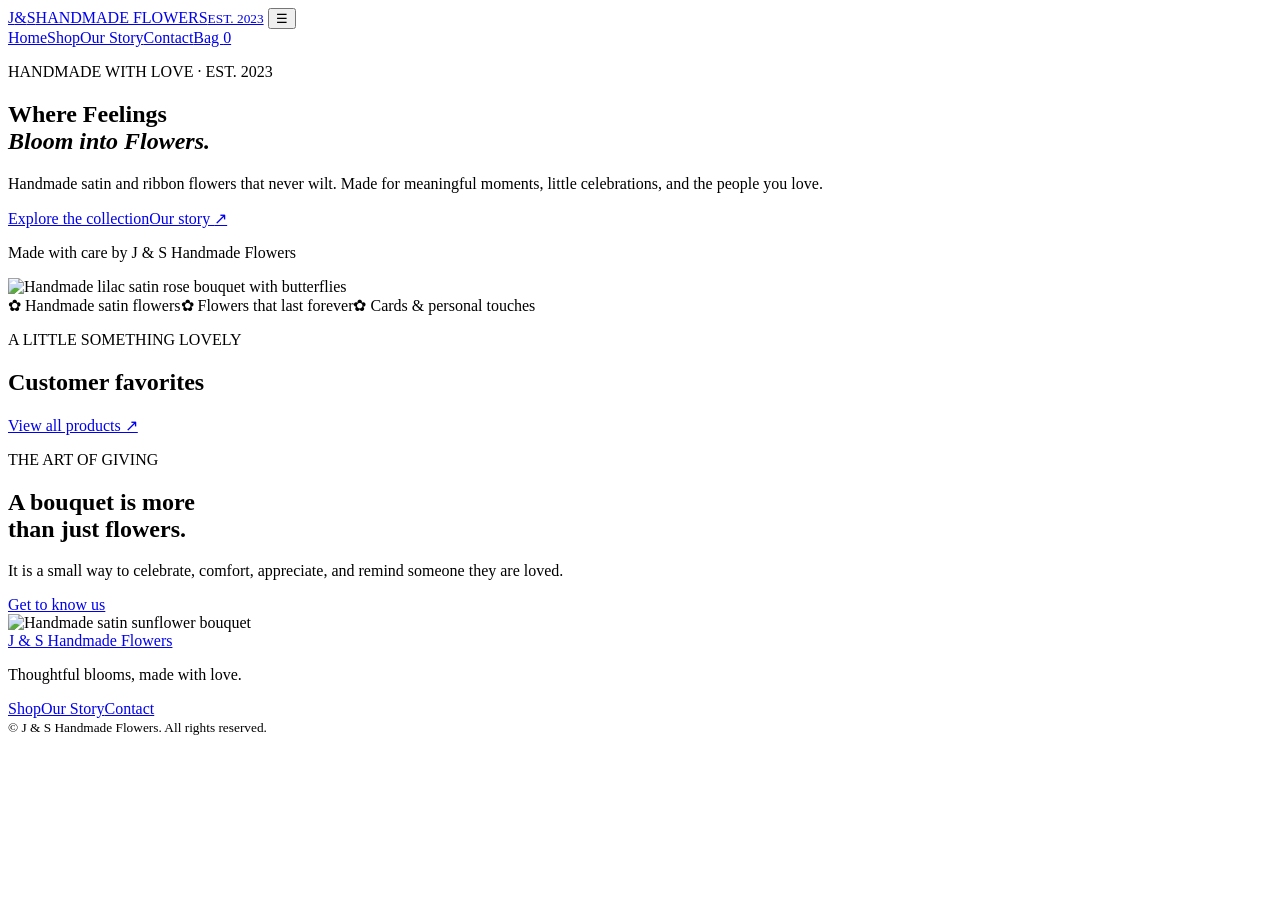
==== index.html @ 7a91d927 "Add files via upload" ====
<!DOCTYPE html>
<html lang="en">

<head>
    <meta charset="UTF-8">
    <meta name="viewport" content="width=device-width, initial-scale=1.0">
    <meta name="description" content="J & S Handmade Flowers — thoughtful handmade bouquets for every occasion.">
    <title>Home | J & S Handmade Flowers</title>
    <link rel="preconnect" href="https://fonts.googleapis.com">
    <link rel="preconnect" href="https://fonts.gstatic.com" crossorigin>
    <link
        href="https://fonts.googleapis.com/css2?family=DM+Sans:wght@400;500;600;700&family=Playfair+Display:wght@500;600;700&display=swap"
        rel="stylesheet">
    <link rel="icon" href="data:image/svg+xml,<svg xmlns=%27http://www.w3.org/2000/svg%27 viewBox=%270 0 100 100%27><text y=%27.9em%27 font-size=%2790%27>🌸</text></svg>">
    <meta property="og:title" content="J &amp; S Handmade Flowers"><meta property="og:image" content="images/p02.jpg">
    <link rel="stylesheet" href="css/style.css">
    <script defer src="js/products.js"></script>
    <script defer src="js/script.js"></script>
</head>

<body>
    <header class="site-header"><a class="brand" href="index.html"><span class="brand-mark">J<span>&</span>S</span><span
                class="brand-name">HANDMADE FLOWERS<small>EST. 2023</small></span></a>
        <button class="menu-toggle" aria-label="Toggle navigation" aria-expanded="false">☰</button>
        <nav class="nav-links"><a href="index.html">Home</a><a href="shop.html">Shop</a><a href="about.html">Our
                Story</a><a href="contact.html">Contact</a><a class="cart-link" href="cart.html">Bag <span
                    class="cart-count">0</span></a></nav>
    </header>
    <main>
        <section class="hero">
            <div class="hero-copy">
                <p class="eyebrow">HANDMADE WITH LOVE · EST. 2023</p>
                <h1>Where Feelings<br><em>Bloom into Flowers.</em></h1>
                <p class="lead">Handmade satin and ribbon flowers that never wilt. Made for meaningful moments, little celebrations, and the people
                    you love.</p>
                <div class="hero-actions"><a class="btn btn-dark" href="shop.html">Explore the collection</a><a
                        class="text-link" href="about.html">Our story <span>↗</span></a></div>
                <p class="hero-note">Made with care by J & S Handmade Flowers</p>
            </div>
            <div class="hero-image"><img
                    src="images/main.jpg"
                    alt="Handmade lilac satin rose bouquet with butterflies"></div>
        </section>
        <section class="trust-strip"><span>✿ Handmade satin flowers</span><span>✿ Flowers that last forever</span><span>✿ Cards &amp; personal touches</span></section>
        <section class="section">
            <div class="section-heading">
                <div>
                    <p class="eyebrow">A LITTLE SOMETHING LOVELY</p>
                    <h2>Customer favorites</h2>
                </div><a class="text-link" href="shop.html">View all products ↗</a>
            </div>
            <div class="product-grid" id="featured-products"></div>
        </section>
        <section class="story-banner">
            <div>
                <p class="eyebrow">THE ART OF GIVING</p>
                <h2>A bouquet is more<br>than just flowers.</h2>
                <p>It is a small way to celebrate, comfort, appreciate, and remind someone they are loved.</p><a
                    class="btn btn-light" href="about.html">Get to know us</a>
            </div><img
                src="images/pfinal.jpg"
                alt="Handmade satin sunflower bouquet">
        </section>
    </main>
    <footer class="site-footer">
        <div><a class="footer-brand" href="index.html">J & S Handmade Flowers</a>
            <p>Thoughtful blooms, made with love.</p>
        </div>
        <div class="footer-links"><a href="shop.html">Shop</a><a href="about.html">Our Story</a><a
                href="contact.html">Contact</a></div><small>© <span data-year></span> J & S Handmade Flowers. All rights
            reserved.</small>
    </footer>
</body>

</html>
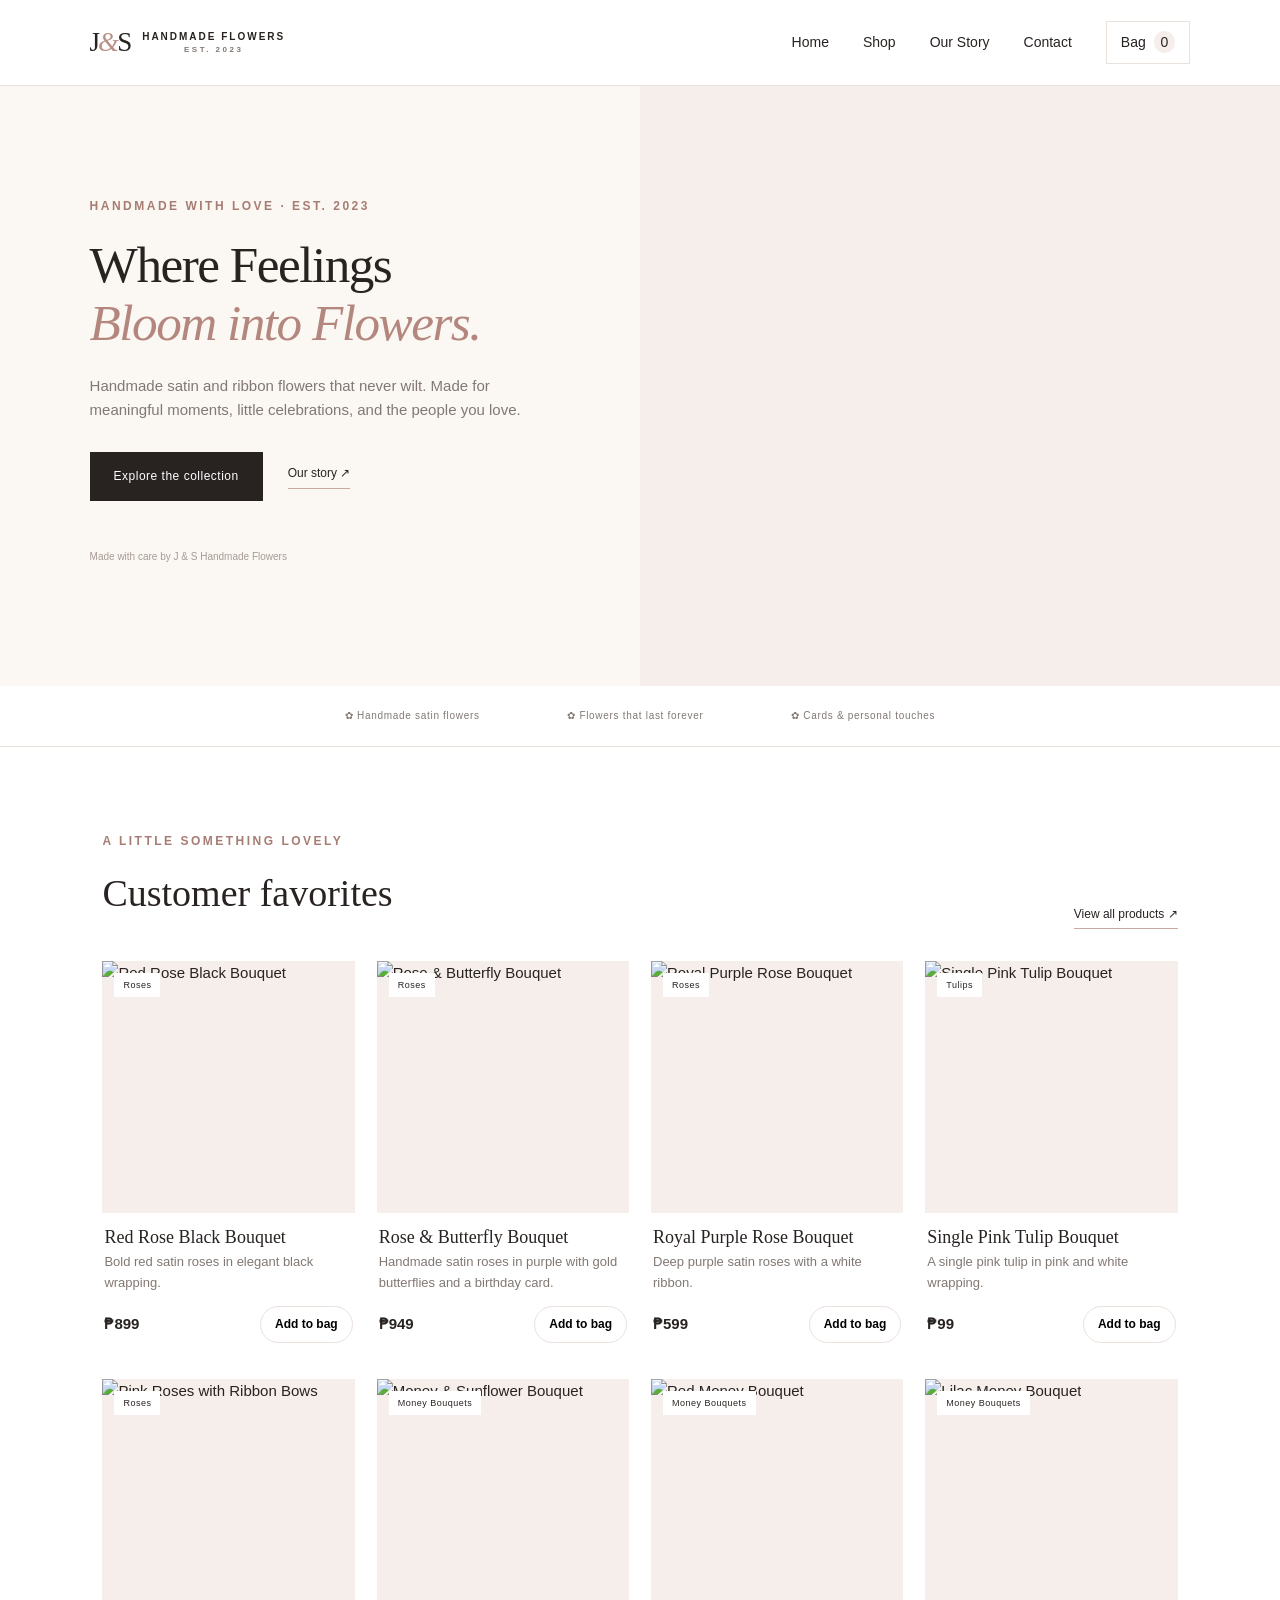
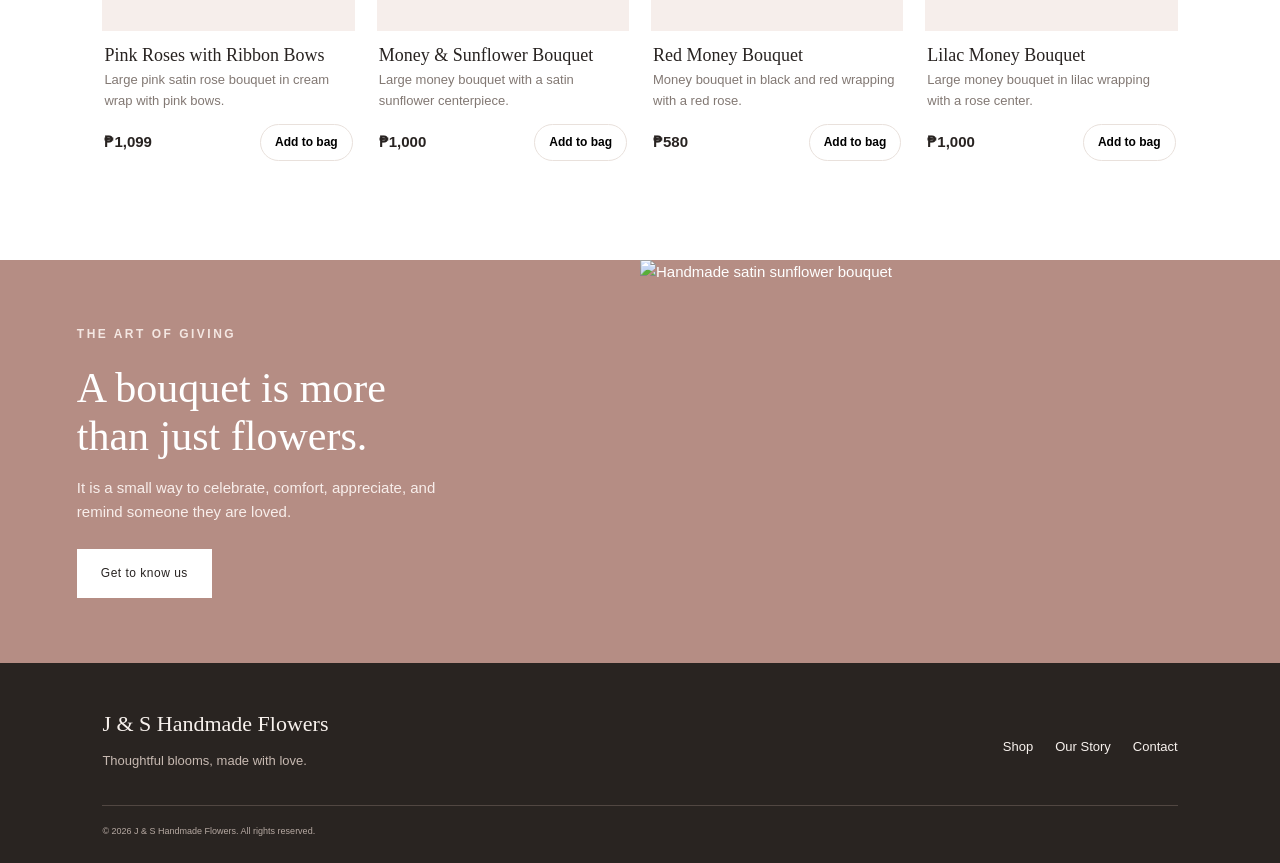
==== commit b053dac8: "Fix stylesheet and script links in index.html" ====
--- a/index.html
+++ b/index.html
@@ -13,9 +13,9 @@
         rel="stylesheet">
     <link rel="icon" href="data:image/svg+xml,<svg xmlns=%27http://www.w3.org/2000/svg%27 viewBox=%270 0 100 100%27><text y=%27.9em%27 font-size=%2790%27>🌸</text></svg>">
     <meta property="og:title" content="J &amp; S Handmade Flowers"><meta property="og:image" content="images/p02.jpg">
-    <link rel="stylesheet" href="css/style.css">
-    <script defer src="js/products.js"></script>
-    <script defer src="js/script.js"></script>
+    <link rel="stylesheet" href="style.css">
+<script defer src="products.js"></script>
+<script defer src="script.js"></script>
 </head>
 
 <body>
@@ -72,4 +72,4 @@
     </footer>
 </body>
 
-</html>+</html>
--- a/style.css
+++ b/style.css
@@ -0,0 +1,1062 @@
+:root {
+    --ink: #282321;
+    --muted: #827873;
+    --rose: #ead5d0;
+    --blush: #f6eeeb;
+    --cream: #fbf8f4;
+    --line: #e9e1dc;
+    --white: #fff;
+    --serif: "Playfair Display", Georgia, serif;
+    --sans: "DM Sans", Arial, sans-serif
+}
+
+* {
+    box-sizing: border-box
+}
+
+body {
+    margin: 0;
+    color: var(--ink);
+    font-family: var(--sans);
+    background: #fff;
+    line-height: 1.6
+}
+
+a {
+    color: inherit;
+    text-decoration: none
+}
+
+button,
+input,
+textarea,
+select {
+    font: inherit
+}
+
+.site-header {
+    height: 86px;
+    padding: 0 7%;
+    display: flex;
+    align-items: center;
+    justify-content: space-between;
+    border-bottom: 1px solid var(--line);
+    background: #fff;
+    position: sticky;
+    top: 0;
+    z-index: 20
+}
+
+.brand {
+    display: flex;
+    align-items: center;
+    gap: 12px
+}
+
+.brand-mark {
+    font-family: var(--serif);
+    font-size: 27px;
+    letter-spacing: -2px
+}
+
+.brand-mark span {
+    color: #b98f87;
+    font-style: italic
+}
+
+.brand-name {
+    font-size: 10px;
+    letter-spacing: 2px;
+    font-weight: 700;
+    line-height: 1.5
+}
+
+.brand-name small {
+    display: block;
+    color: var(--muted);
+    font-size: 8px;
+    letter-spacing: 2.5px;
+    text-align: center
+}
+
+.nav-links {
+    display: flex;
+    align-items: center;
+    gap: 34px;
+    font-size: 12px
+}
+
+.nav-links a {
+    transition: color .2s
+}
+
+.nav-links a:hover,
+.text-link:hover {
+    color: #a87970
+}
+
+.cart-link {
+    border: 1px solid var(--line);
+    padding: 9px 14px
+}
+
+.cart-count {
+    background: var(--blush);
+    padding: 3px 7px;
+    border-radius: 50%;
+    margin-left: 4px
+}
+
+.menu-toggle {
+    display: none;
+    background: none;
+    border: 0;
+    font-size: 24px
+}
+
+.hero {
+    display: grid;
+    grid-template-columns: 1fr 1fr;
+    min-height: 570px;
+    background: var(--cream)
+}
+
+.hero-copy {
+    padding: 90px 8% 70px 14%;
+    align-self: center
+}
+
+.eyebrow {
+    font-size: 10px;
+    letter-spacing: 2.5px;
+    font-weight: 700;
+    color: #a77c73;
+    margin: 0 0 20px
+}
+
+.hero h1,
+.page-hero h1 {
+    font: 500 clamp(42px, 5vw, 68px)/1.13 var(--serif);
+    letter-spacing: -1.5px;
+    margin: 0 0 22px
+}
+
+.hero h1 em,
+.page-hero h1 em {
+    color: #b4877e;
+    font-weight: 500
+}
+
+.lead,
+.page-hero>p:last-child {
+    color: var(--muted);
+    max-width: 440px;
+    font-size: 14px
+}
+
+.hero-actions {
+    display: flex;
+    align-items: center;
+    gap: 25px;
+    margin-top: 30px
+}
+
+.btn {
+    display: inline-flex;
+    align-items: center;
+    justify-content: center;
+    padding: 14px 23px;
+    font-size: 11px;
+    letter-spacing: .5px;
+    border: 1px solid transparent;
+    cursor: pointer;
+    transition: .2s
+}
+
+.btn-dark {
+    background: var(--ink);
+    color: #fff
+}
+
+.btn-dark:hover {
+    background: #594943
+}
+
+.btn-light {
+    background: #fff;
+    color: var(--ink)
+}
+
+.text-link {
+    font-size: 12px;
+    border-bottom: 1px solid #c9aaa2;
+    padding-bottom: 4px
+}
+
+.hero-note {
+    font-size: 10px;
+    color: #a69b95;
+    margin-top: 48px
+}
+
+.hero-image {
+    min-height: 500px
+}
+
+
+.hero-image {
+    min-height: 500px;
+    background: #f6eeeb;
+    display: flex;
+    align-items: center;
+    justify-content: center;
+    overflow: hidden;
+}
+
+.hero-image img {
+    width: 100%;
+    height: 100%;
+    object-fit: contain;
+    object-position: center;
+}
+
+.hero{min-height:0;height:calc(100vh - 86px);max-height:600px}
+.hero-image{min-height:0;height:100%;overflow:hidden;background:#f6eeeb;display:flex;align-items:center;justify-content:center}
+.hero-image img{width:100%;height:100%;object-fit:contain;object-position:center}
+.hero h1{font-size:clamp(34px,4vw,54px)}
+.hero-copy{padding-top:40px;padding-bottom:40px}
+
+@media(max-width:620px){
+  .hero{height:auto;max-height:none}
+  .hero-image{height:340px}
+}
+
+.trust-strip {
+    display: flex;
+    justify-content: center;
+    gap: 7%;
+    padding: 22px 15px;
+    background: #fff;
+    border-bottom: 1px solid var(--line);
+    font-size: 10px;
+    letter-spacing: .7px;
+    color: #827873
+}
+
+.section {
+    padding: 85px 8%
+}
+
+.section-heading {
+    display: flex;
+    justify-content: space-between;
+    align-items: end;
+    margin-bottom: 32px
+}
+
+.section h2,
+.about-layout h2,
+.contact-layout h2 {
+    font: 500 38px/1.2 var(--serif);
+    margin: 0 0 12px
+}
+
+.product-grid {
+    display: grid;
+    grid-template-columns: repeat(4, 1fr);
+    gap: 22px
+}
+
+.product-card {
+    min-width: 0
+}
+
+.product-photo {
+    display: block;
+    position: relative;
+    overflow: hidden;
+    background: var(--blush);
+    aspect-ratio: 4/5
+}
+
+.product-photo img {
+    width: 100%;
+    height: 100%;
+    object-fit: cover;
+    transition: transform .5s
+}
+
+.product-photo:hover img {
+    transform: scale(1.04)
+}
+
+.product-tag {
+    position: absolute;
+    top: 12px;
+    left: 12px;
+    background: #fff;
+    padding: 5px 9px;
+    font-size: 9px;
+    letter-spacing: .5px
+}
+
+.product-info {
+    padding: 14px 2px
+}
+
+.product-info h3 {
+    font: 500 17px var(--serif);
+    margin: 0 0 4px
+}
+
+.product-info p {
+    font-size: 11px;
+    color: var(--muted);
+    margin: 0;
+    min-height: 38px
+}
+
+.product-bottom {
+    display: flex;
+    justify-content: space-between;
+    align-items: center;
+    margin-top: 12px
+}
+
+.product-bottom strong {
+    font-size: 13px
+}
+
+.add-button {
+    border: 1px solid var(--line);
+    background: #fff;
+    width: 34px;
+    height: 34px;
+    border-radius: 50%;
+    font-size: 19px;
+    cursor: pointer
+}
+
+.add-button:hover {
+    background: var(--ink);
+    color: #fff
+}
+
+.story-banner {
+    display: grid;
+    grid-template-columns: 1fr 1fr;
+    background: #b58d84;
+    color: #fff;
+    min-height: 0
+}
+
+.story-banner>div {
+    padding: 65px 12%
+}
+
+.story-banner .eyebrow {
+    color: #f4e7e2
+}
+
+.story-banner h2 {
+    font: 500 42px/1.15 var(--serif);
+    margin: 0 0 15px
+}
+
+.story-banner p:not(.eyebrow) {
+    font-size: 13px;
+    color: #f8eeeb;
+    max-width: 390px;
+    margin-bottom: 25px
+}
+
+.story-banner {
+    align-items: stretch
+}
+
+.story-banner img {
+    display: block;
+    width: 100%;
+    height: 100%;
+    object-fit: cover;
+    max-height: none;
+    align-self: stretch
+}
+
+.page-hero {
+    text-align: center;
+    padding: 45px 20px 35px;
+    background: var(--cream)
+}
+
+.page-hero .eyebrow {
+    margin-bottom: 15px
+}
+
+.page-hero h1 {
+    font-size: 40px;
+    margin-bottom: 10px
+}
+
+.page-hero>p:last-child {
+    margin: 0 auto
+}
+
+.page-hero.compact {
+    padding: 65px 20px 48px
+}
+
+.shop-section {
+    padding-top: 40px
+}
+
+.shop-toolbar {
+    display: flex;
+    justify-content: space-between;
+    align-items: center;
+    gap: 20px;
+    margin-bottom: 30px
+}
+
+.search-box {
+    border-bottom: 1px solid var(--line);
+    padding: 8px 0;
+    display: flex;
+    gap: 10px;
+    min-width: 230px;
+    color: #a77c73
+}
+
+.search-box input {
+    border: 0;
+    outline: 0
+}
+
+.filter-buttons {
+    display: flex;
+    gap: 8px;
+    flex-wrap: wrap
+}
+
+.filter {
+    border: 1px solid var(--line);
+    background: white;
+    padding: 8px 13px;
+    font-size: 10px;
+    cursor: pointer
+}
+
+.filter.active,
+.filter:hover {
+    background: var(--ink);
+    color: white
+}
+
+.about-layout {
+    display: grid;
+    grid-template-columns: 1fr 1fr;
+    gap: 9%;
+    align-items: center
+}
+
+.about-layout>img {
+    width: 100%;
+    max-height: 560px;
+    object-fit: cover
+}
+
+.about-layout p:not(.eyebrow) {
+    font-size: 13px;
+    color: var(--muted);
+    margin-bottom: 17px
+}
+
+.about-layout .btn {
+    margin-top: 12px
+}
+
+.quote-band {
+    text-align: center;
+    background: var(--blush);
+    padding: 55px 20px;
+    font: italic 25px/1.5 var(--serif);
+    color: #765b55
+}
+
+.cart-section {
+    max-width: 1050px;
+    margin: auto
+}
+
+.cart-row {
+    display: grid;
+    grid-template-columns: 75px 1fr auto auto auto;
+    gap: 20px;
+    align-items: center;
+    padding: 18px 0;
+    border-bottom: 1px solid var(--line)
+}
+
+.cart-row img {
+    width: 75px;
+    height: 85px;
+    object-fit: cover
+}
+
+.cart-product small {
+    display: block;
+    color: var(--muted);
+    font-size: 11px
+}
+
+.qty-control {
+    display: flex;
+    align-items: center;
+    gap: 12px
+}
+
+.qty-control button,
+.remove-button {
+    background: none;
+    border: 1px solid var(--line);
+    padding: 5px 10px;
+    cursor: pointer
+}
+
+.remove-button {
+    border: 0;
+    color: #9b6e65;
+    font-size: 11px
+}
+
+.cart-total,
+.summary-total {
+    display: flex;
+    justify-content: space-between;
+    border-top: 1px solid var(--line);
+    padding: 20px 0;
+    font-size: 15px
+}
+
+.cart-actions {
+    display: flex;
+    justify-content: space-between;
+    align-items: center;
+    margin-top: 25px
+}
+
+.empty-cart,
+.empty-state {
+    text-align: center;
+    padding: 55px 20px;
+    color: var(--muted)
+}
+
+.empty-cart>div {
+    font-size: 35px;
+    color: #b4877e
+}
+
+.empty-cart h2 {
+    font: 500 28px var(--serif);
+    color: var(--ink)
+}
+
+.checkout-layout {
+    display: grid;
+    grid-template-columns: 1.5fr .8fr;
+    gap: 7%;
+    align-items: start
+}
+
+.order-form,
+.order-summary {
+    padding: 30px;
+    background: var(--cream)
+}
+
+.order-form h2,
+.order-summary h2 {
+    font: 500 26px var(--serif);
+    margin: 0 0 24px
+}
+
+.form-grid {
+    display: grid;
+    grid-template-columns: 1fr 1fr;
+    gap: 17px
+}
+
+.order-form label {
+    display: flex;
+    flex-direction: column;
+    gap: 7px;
+    font-size: 11px;
+    color: #655a55
+}
+
+.order-form label.full {
+    grid-column: 1/-1
+}
+
+.order-form input,
+.order-form textarea,
+.order-form select {
+    border: 1px solid var(--line);
+    background: white;
+    padding: 12px;
+    font-size: 12px;
+    outline-color: #b4877e;
+    width: 100%
+}
+
+.order-form .btn {
+    margin-top: 18px
+}
+
+.form-note {
+    font-size: 10px;
+    color: var(--muted);
+    margin: 15px 0
+}
+
+.summary-line {
+    display: flex;
+    justify-content: space-between;
+    gap: 12px;
+    padding: 12px 0;
+    border-bottom: 1px solid var(--line);
+    font-size: 11px
+}
+
+.summary-line strong {
+    white-space: nowrap
+}
+
+.order-summary small {
+    font-size: 10px;
+    color: var(--muted)
+}
+
+.confirmation {
+    margin-top: 20px;
+    padding: 18px;
+    background: #fff;
+    border: 1px solid var(--line)
+}
+
+.confirmation h3 {
+    font: 500 21px var(--serif)
+}
+
+.confirmation p {
+    font-size: 12px;
+    color: var(--muted)
+}
+
+.confirmation textarea {
+    width: 100%;
+    font-size: 11px;
+    padding: 10px;
+    border: 1px solid var(--line)
+}
+
+.contact-layout {
+    display: grid;
+    grid-template-columns: 1fr 1fr;
+    gap: 10%;
+    align-items: start
+}
+
+.contact-layout>div>p:not(.eyebrow) {
+    color: var(--muted);
+    font-size: 13px;
+    max-width: 420px
+}
+
+.contact-detail {
+    border-top: 1px solid var(--line);
+    padding: 17px 0
+}
+
+.contact-detail span {
+    display: block;
+    font-size: 9px;
+    letter-spacing: 2px;
+    color: #a77c73;
+    margin-bottom: 5px
+}
+
+.contact-detail p,
+.contact-detail a {
+    font-size: 13px
+}
+
+.contact-layout .order-form label {
+    margin-bottom: 15px
+}
+
+.site-footer {
+    background: #292421;
+    color: #f8f2ee;
+    padding: 48px 8% 25px;
+    display: grid;
+    grid-template-columns: 1fr auto;
+    gap: 20px
+}
+
+.footer-brand {
+    font: 22px var(--serif)
+}
+
+.site-footer p {
+    font-size: 11px;
+    color: #c7b9b1
+}
+
+.footer-links {
+    display: flex;
+    gap: 22px;
+    font-size: 11px;
+    align-items: center
+}
+
+.site-footer>small {
+    grid-column: 1/-1;
+    border-top: 1px solid #514742;
+    padding-top: 18px;
+    color: #b6a9a2;
+    font-size: 9px
+}
+
+.inline-copy {
+    border: 0;
+    background: none;
+    text-decoration: underline;
+    cursor: pointer;
+    color: #9b6e65
+}
+
+.error {
+    color: #a33
+}
+
+.contact-layout .order-form {
+    max-width: 100%
+}
+
+@media(max-width:850px) {
+    .site-header {
+        padding: 0 5%
+    }
+
+    .nav-links {
+        gap: 17px
+    }
+
+    .hero-copy {
+        padding: 65px 8%
+    }
+
+    .product-grid {
+        grid-template-columns: repeat(2, 1fr)
+    }
+
+    .section {
+        padding: 65px 6%
+    }
+
+    .trust-strip {
+        gap: 18px;
+        flex-wrap: wrap
+    }
+
+    .checkout-layout {
+        gap: 25px
+    }
+
+    .cart-row {
+        grid-template-columns: 60px 1fr auto
+    }
+
+    .cart-row>strong,
+    .remove-button {
+        grid-column: 2
+    }
+
+    .cart-row img {
+        width: 60px;
+        height: 70px;
+        grid-row: span 2
+    }
+}
+
+@media(max-width:620px) {
+    .site-header {
+        height: 72px
+    }
+
+    .menu-toggle {
+        display: block
+    }
+
+    .nav-links {
+        display: none;
+        position: absolute;
+        top: 71px;
+        left: 0;
+        right: 0;
+        background: white;
+        padding: 20px 7%;
+        border-bottom: 1px solid var(--line);
+        flex-direction: column;
+        align-items: flex-start;
+        gap: 18px
+    }
+
+    .nav-links.open {
+        display: flex
+    }
+
+    .hero {
+        grid-template-columns: 1fr
+    }
+
+    .hero-copy {
+        padding: 60px 8% 45px
+    }
+
+    .hero-image {
+        min-height: 300px;
+        height: 330px
+    }
+
+    .hero h1 {
+        font-size: 47px
+    }
+
+    .trust-strip {
+        font-size: 9px
+    }
+
+    .section-heading {
+        align-items: start;
+        gap: 15px;
+        flex-direction: column
+    }
+
+    .product-grid {
+        gap: 16px
+    }
+
+    .product-info h3 {
+        font-size: 15px
+    }
+
+    .story-banner {
+        grid-template-columns: 1fr
+    }
+
+    .story-banner img {
+        height: 260px
+    }
+
+    .page-hero h1 {
+    font-size: 32px
+}
+.page-hero {
+    padding: 35px 20px 28px
+}
+    .shop-toolbar {
+        align-items: stretch;
+        flex-direction: column
+    }
+
+    .about-layout,
+    .contact-layout,
+    .checkout-layout {
+        grid-template-columns: 1fr
+    }
+
+    .about-layout {
+        gap: 35px
+    }
+
+    .about-layout>img {
+        max-height: 350px
+    }
+
+    .checkout-layout {
+        gap: 20px
+    }
+
+    .form-grid {
+        grid-template-columns: 1fr
+    }
+
+    .order-form label.full {
+        grid-column: auto
+    }
+
+    .cart-row {
+        gap: 10px
+    }
+
+    .cart-actions {
+        align-items: flex-start;
+        gap: 20px;
+        flex-direction: column
+    }
+
+    .site-footer {
+        grid-template-columns: 1fr
+    }
+
+    .footer-links {
+        flex-wrap: wrap
+    }
+
+    .site-footer>small {
+        grid-column: auto
+    }
+
+    .hero-actions {
+        flex-wrap: wrap
+    }
+}
+
+/* ---- Improvements: readability, product images, buttons ---- */
+body {
+    font-size: 15px
+}
+
+.product-info p {
+    font-size: 13px;
+    min-height: 40px
+}
+
+.product-info h3 {
+    font-size: 18px
+}
+
+.product-bottom strong {
+    font-size: 15px
+}
+
+.nav-links {
+    font-size: 14px
+}
+
+.eyebrow,
+.filter,
+.btn,
+.text-link {
+    font-size: 12px
+}
+
+.about-layout p:not(.eyebrow),
+.story-banner p:not(.eyebrow),
+.lead,
+.contact-layout>div>p:not(.eyebrow) {
+    font-size: 15px
+}
+
+.form-note,
+.order-form label,
+.summary-line {
+    font-size: 12px
+}
+
+.order-form input,
+.order-form textarea,
+.order-form select {
+    font-size: 14px
+}
+
+.site-footer p,
+.footer-links {
+    font-size: 13px
+}
+
+.hero-image img {
+    object-fit: cover
+}
+
+.add-button {
+    width: auto;
+    height: auto;
+    border-radius: 20px;
+    padding: 8px 14px;
+    font-size: 12px;
+    font-weight: 600
+}
+
+.confirmation .btn {
+    margin: 10px 10px 0 0
+}
+
+.btn-outline {
+    border-color: var(--ink)
+}
+
+.product-photo {
+    aspect-ratio: 1/1
+}
+
+:focus-visible {
+    outline: 2px solid #b4877e;
+    outline-offset: 2px
+}
+
+@media(max-width:620px) {
+    .product-grid {
+        grid-template-columns: repeat(2, 1fr)
+    }
+
+    .product-info p {
+        display: none
+    }
+
+    .add-button {
+        padding: 7px 10px
+    }
+}
+.product-photo{cursor:zoom-in}
+#lightbox{position:fixed;inset:0;background:rgba(30,24,22,.85);display:none;align-items:center;justify-content:center;z-index:100;padding:20px}
+#lightbox.open{display:flex}
+.lightbox-inner{position:relative;background:#fff;max-width:min(560px,94vw);max-height:94vh;overflow:auto}
+.lightbox-inner img{display:block;width:100%;max-height:68vh;object-fit:contain;background:var(--blush)}
+.lightbox-info{display:flex;justify-content:space-between;align-items:center;gap:16px;padding:16px 20px}
+.lightbox-info h3{font:500 20px var(--serif);margin:0 0 4px}
+.lightbox-info p{font-size:13px;color:var(--muted);margin:0}
+.lightbox-buy{text-align:right;white-space:nowrap}
+.lightbox-buy strong{display:block;margin-bottom:8px}
+.lightbox-close{position:absolute;top:10px;right:10px;width:36px;height:36px;border-radius:50%;border:0;background:#fff;cursor:pointer;font-size:16px;box-shadow:0 2px 8px rgba(0,0,0,.2)}
+@media(max-width:620px){.lightbox-info{flex-direction:column;align-items:flex-start}.lightbox-buy{text-align:left}}
+/* Hero slideshow */
+.hero-image {
+    position: relative;
+}
+
+.hero-image img.hero-slide {
+    position: absolute;
+    inset: 0;
+    width: 100%;
+    height: 100%;
+    object-fit: cover;
+    opacity: 0;
+    transform: scale(1);
+    transition: opacity 1.2s ease, transform 7s linear;
+}
+
+.hero-image img.hero-slide.active {
+    opacity: 1;
+    transform: scale(1.08);
+}
+
+@media (prefers-reduced-motion: reduce) {
+    .hero-image img.hero-slide {
+        transition: opacity 1.2s ease;
+        transform: none !important;
+    }
+}
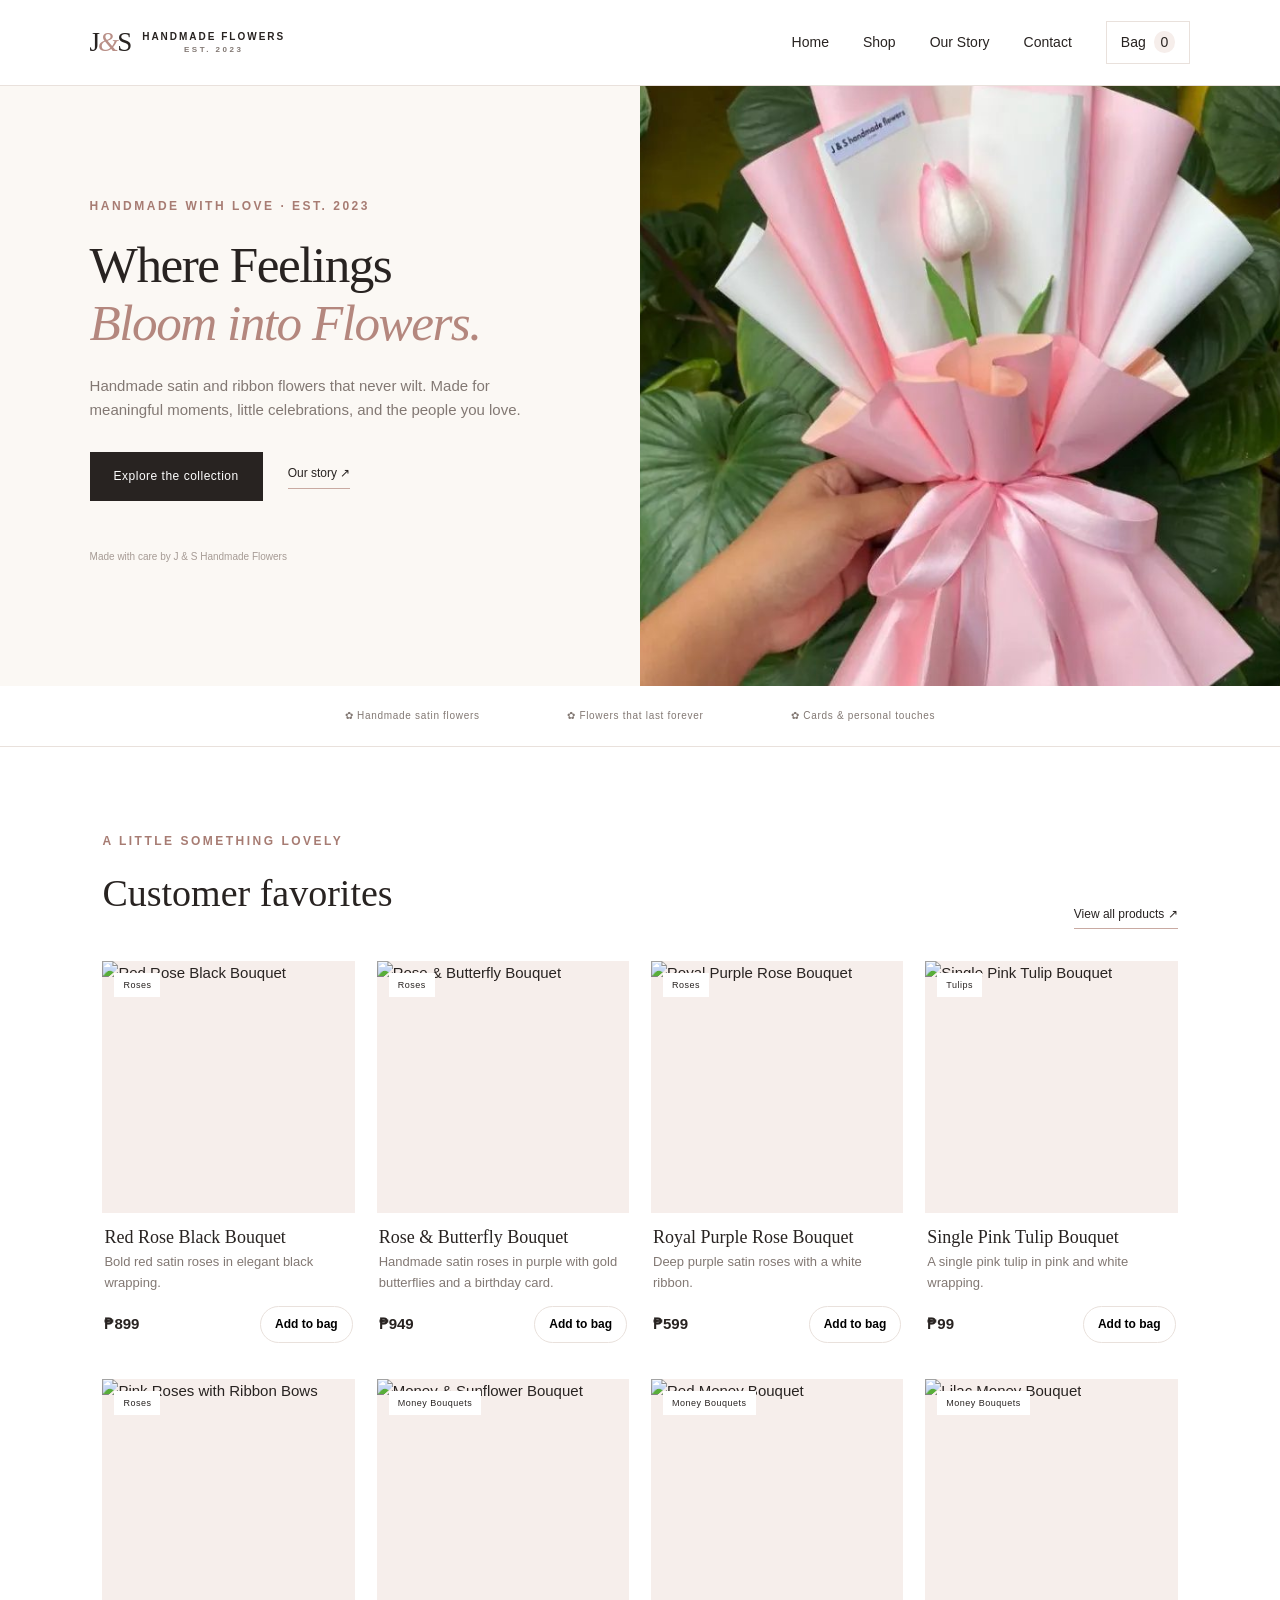
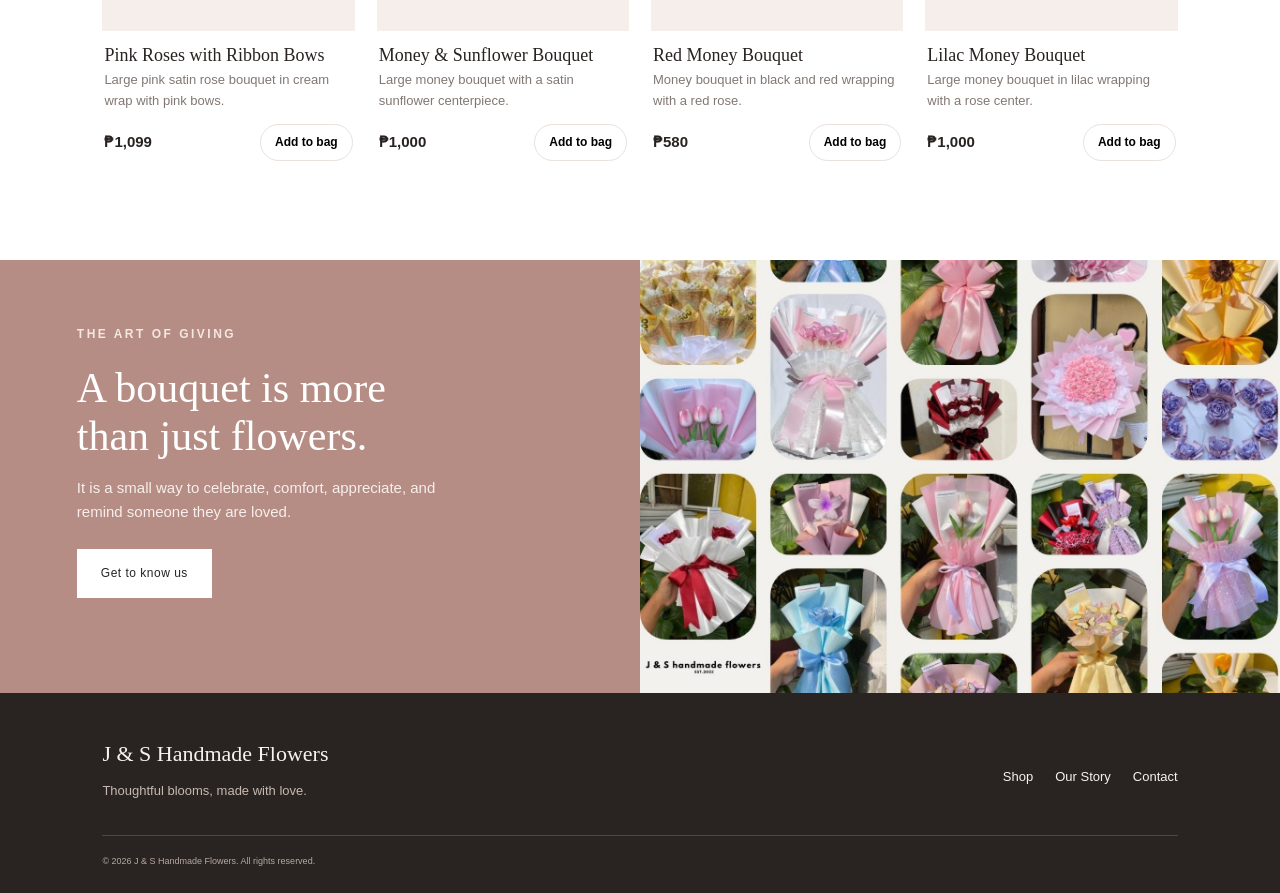
==== commit a8b54274: "Refactor image source paths in index.html Updated image source paths to remove 'images/' prefix." ====
--- a/index.html
+++ b/index.html
@@ -38,7 +38,7 @@
                 <p class="hero-note">Made with care by J & S Handmade Flowers</p>
             </div>
             <div class="hero-image"><img
-                    src="images/main.jpg"
+                    src="main.jpg"
                     alt="Handmade lilac satin rose bouquet with butterflies"></div>
         </section>
         <section class="trust-strip"><span>✿ Handmade satin flowers</span><span>✿ Flowers that last forever</span><span>✿ Cards &amp; personal touches</span></section>
@@ -58,7 +58,7 @@
                 <p>It is a small way to celebrate, comfort, appreciate, and remind someone they are loved.</p><a
                     class="btn btn-light" href="about.html">Get to know us</a>
             </div><img
-                src="images/pfinal.jpg"
+                src="pfinal.jpg"
                 alt="Handmade satin sunflower bouquet">
         </section>
     </main>
